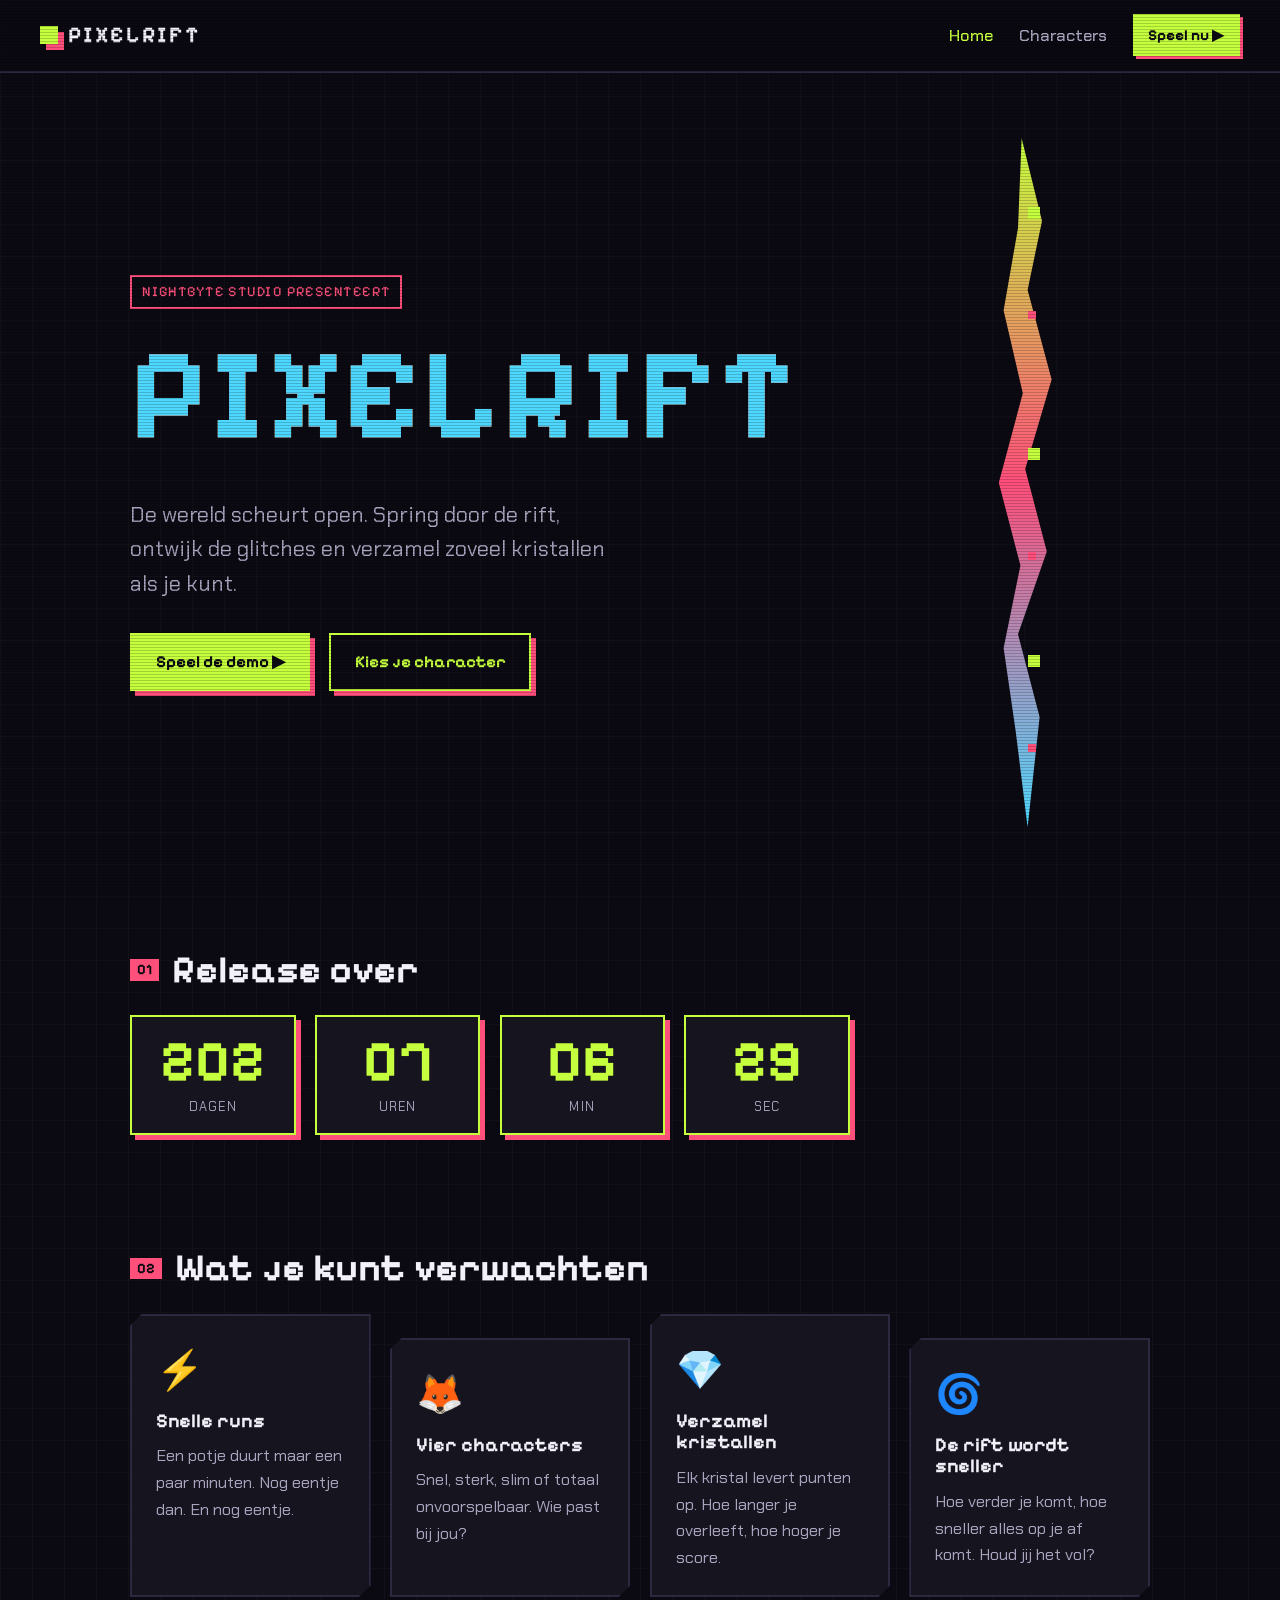
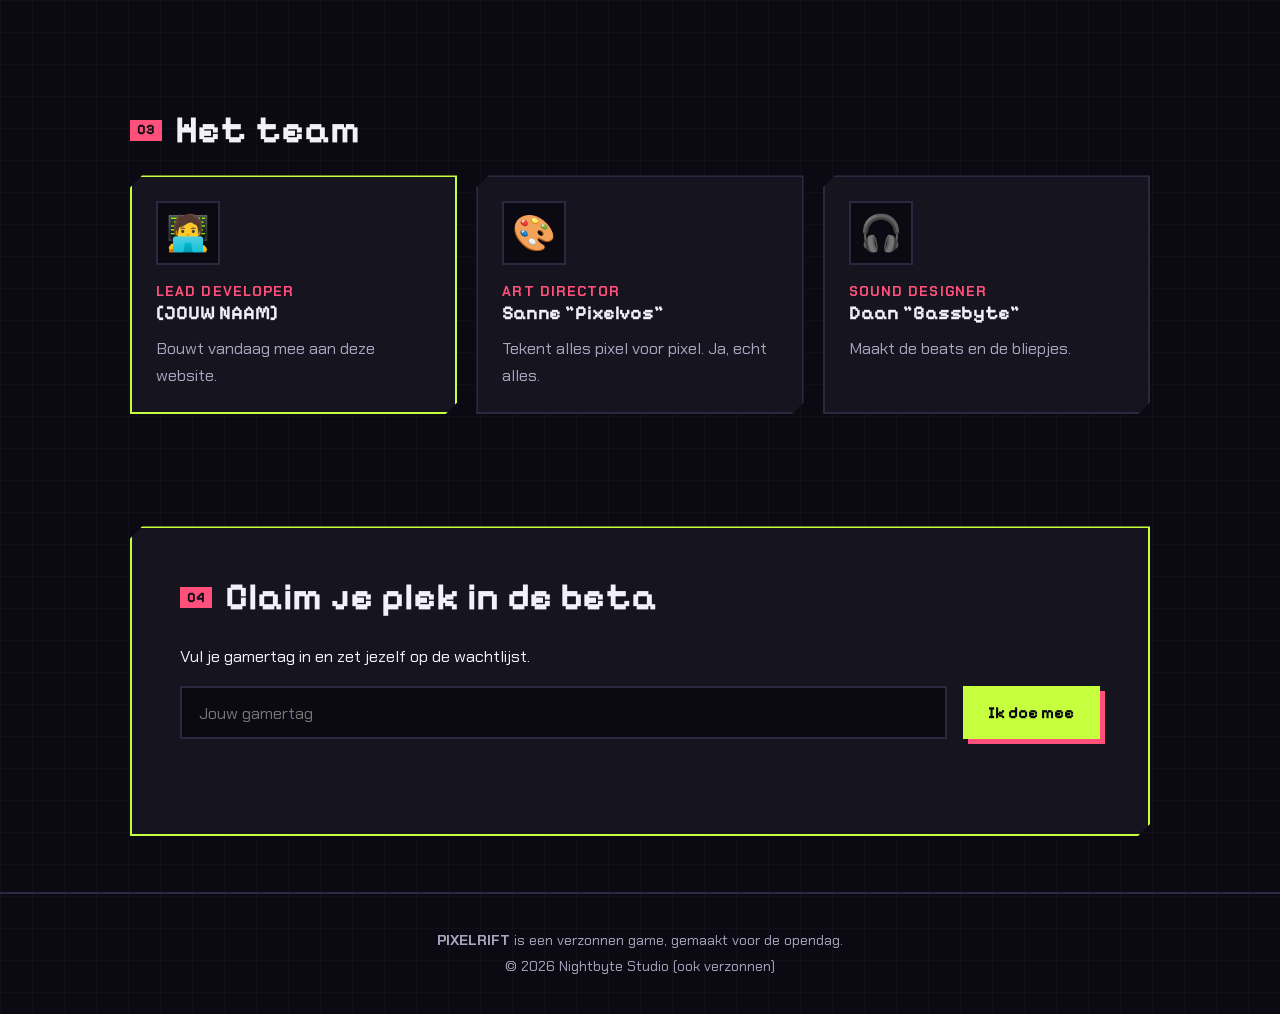
==== index.html @ 97ea8ac9 "Workshop-site PIXELRIFT voor de opendag Startwebsite voor de opendag-workshop van Software Developme" ====
<!DOCTYPE html>
<html lang="nl">
<head>
  <meta charset="UTF-8">
  <meta name="viewport" content="width=device-width, initial-scale=1.0">
  <title>PIXELRIFT | Nightbyte Studio</title>
  <meta name="description" content="PIXELRIFT: de nieuwe game van Nightbyte Studio. Spring door de rift!">
  <link rel="icon" href="img/favicon.svg" type="image/svg+xml">
  <!-- Lettertypes van Google Fonts (zonder internet valt de site terug op een standaardfont) -->
  <link rel="preconnect" href="https://fonts.googleapis.com">
  <link rel="preconnect" href="https://fonts.gstatic.com" crossorigin>
  <link href="https://fonts.googleapis.com/css2?family=Chakra+Petch:wght@400;500;700&family=Pixelify+Sans:wght@500;700&display=swap" rel="stylesheet">
  <link rel="stylesheet" href="css/style.css">
</head>
<body>

  <!-- ===== MENU (staat op elke pagina) ===== -->
  <header class="topbalk">
    <a class="logo" href="index.html"><span class="logo-blok"></span>PIXELRIFT</a>
    <button id="menu-knop" class="menu-knop" aria-label="Menu openen" aria-expanded="false">☰</button>
    <nav id="menu" class="menu">
      <a href="index.html" class="actief">Home</a>
      <a href="characters.html">Characters</a>
      <a href="play.html" class="knop knop-klein">Speel nu ▶</a>
    </nav>
  </header>

  <main>

    <!-- ===== HERO: het grote blok bovenaan ===== -->
    <section class="hero">
      <div class="hero-tekst">
        <p class="label">Nightbyte Studio presenteert</p>
        <!-- Let op: als je de titel verandert, verander dan ook data-tekst (voor het glitch-effect) -->
        <h1 class="glitch" data-tekst="PIXELRIFT">PIXELRIFT</h1>
        <p class="tagline">De wereld scheurt open. Spring door de rift, ontwijk de glitches en verzamel zoveel kristallen als je kunt.</p>
        <div class="knoppen">
          <a href="play.html" class="knop">Speel de demo ▶</a>
          <a href="characters.html" class="knop knop-rand">Kies je character</a>
        </div>
      </div>

      <!-- De scheur met losse pixels (alleen decoratie) -->
      <div class="rift" aria-hidden="true">
        <div class="rift-scheur"></div>
        <span class="pixel" style="--x: -60px; --y: 10%; --d: 0s"></span>
        <span class="pixel" style="--x: 50px; --y: 25%; --d: 1.2s"></span>
        <span class="pixel" style="--x: -30px; --y: 45%; --d: 0.6s"></span>
        <span class="pixel" style="--x: 70px; --y: 60%; --d: 2s"></span>
        <span class="pixel" style="--x: -80px; --y: 75%; --d: 1.6s"></span>
        <span class="pixel" style="--x: 20px; --y: 88%; --d: 0.3s"></span>
      </div>
    </section>

    <!-- ===== COUNTDOWN naar de release ===== -->
    <section class="sectie countdown-sectie">
      <h2><span class="nummer">01</span> Release over</h2>
      <!-- De datum staat bovenaan in js/main.js (RELEASE_DATUM) -->
      <div id="countdown" class="countdown">
        <div class="tijd-blok"><span id="dagen">00</span><small>dagen</small></div>
        <div class="tijd-blok"><span id="uren">00</span><small>uren</small></div>
        <div class="tijd-blok"><span id="minuten">00</span><small>min</small></div>
        <div class="tijd-blok"><span id="seconden">00</span><small>sec</small></div>
      </div>
    </section>

    <!-- ===== FEATURES: waarom de game vet is ===== -->
    <section class="sectie">
      <h2><span class="nummer">02</span> Wat je kunt verwachten</h2>
      <div class="features">
        <article class="kaart feature">
          <div class="feature-icoon">⚡</div>
          <h3>Snelle runs</h3>
          <p>Een potje duurt maar een paar minuten. Nog eentje dan. En nog eentje.</p>
        </article>
        <article class="kaart feature">
          <div class="feature-icoon">🦊</div>
          <h3>Vier characters</h3>
          <p>Snel, sterk, slim of totaal onvoorspelbaar. Wie past bij jou?</p>
        </article>
        <article class="kaart feature">
          <div class="feature-icoon">💎</div>
          <h3>Verzamel kristallen</h3>
          <p>Elk kristal levert punten op. Hoe langer je overleeft, hoe hoger je score.</p>
        </article>
        <article class="kaart feature">
          <div class="feature-icoon">🌀</div>
          <h3>De rift wordt sneller</h3>
          <p>Hoe verder je komt, hoe sneller alles op je af komt. Houd jij het vol?</p>
        </article>
      </div>
    </section>

    <!-- ===== HET TEAM ===== -->
    <section class="sectie">
      <h2><span class="nummer">03</span> Het team</h2>
      <div class="team">
        <article class="kaart teamlid teamlid-jij">
          <div class="avatar">🧑‍💻</div>
          <p class="rol">Lead developer</p>
          <h3>[JOUW NAAM]</h3>
          <p>Bouwt vandaag mee aan deze website.</p>
        </article>
        <article class="kaart teamlid">
          <div class="avatar">🎨</div>
          <p class="rol">Art director</p>
          <h3>Sanne "Pixelvos"</h3>
          <p>Tekent alles pixel voor pixel. Ja, echt alles.</p>
        </article>
        <article class="kaart teamlid">
          <div class="avatar">🎧</div>
          <p class="rol">Sound designer</p>
          <h3>Daan "Bassbyte"</h3>
          <p>Maakt de beats en de bliepjes.</p>
        </article>
      </div>
    </section>

    <!-- ===== WACHTLIJST (stuurt niets op, laat alleen een bericht zien) ===== -->
    <section class="sectie wachtlijst">
      <div class="kaart wachtlijst-kaart">
        <h2><span class="nummer">04</span> Claim je plek in de beta</h2>
        <p>Vul je gamertag in en zet jezelf op de wachtlijst.</p>
        <form id="wachtlijst-form" class="wachtlijst-form">
          <label for="gamertag" class="verborgen">Gamertag</label>
          <input id="gamertag" type="text" placeholder="Jouw gamertag" maxlength="20" required autocomplete="off">
          <button type="submit" class="knop">Ik doe mee</button>
        </form>
        <p id="wachtlijst-bericht" class="wachtlijst-bericht" aria-live="polite"></p>
      </div>
    </section>

  </main>

  <!-- ===== FOOTER ===== -->
  <footer class="footer">
    <p><strong>PIXELRIFT</strong> is een verzonnen game, gemaakt voor de opendag.</p>
    <p>© 2026 Nightbyte Studio (ook verzonnen)</p>
  </footer>

  <script src="js/main.js"></script>
</body>
</html>
---- css/style.css ----
/* =========================================================
   PIXELRIFT — stylesheet voor alle pagina's
   Tip: de kleuren en lettertypes staan hieronder bij :root.
   Pas je daar iets aan, dan verandert het op de hele site.
   ========================================================= */

/* === KLEUREN EN LETTERTYPES === */
:root {
  --kleur-achtergrond: #0b0a12;   /* achtergrond van de pagina */
  --kleur-vlak: #16141f;          /* achtergrond van kaarten */
  --kleur-rand: #2c2840;          /* randjes en lijnen */
  --kleur-tekst: #f2f0f8;         /* gewone tekst */
  --kleur-tekst-zacht: #aaa4bf;   /* minder belangrijke tekst */
  --kleur-accent: #c6ff3d;        /* HOOFDKLEUR: knoppen, titels, highlights */
  --kleur-accent-2: #ff4f7b;      /* tweede kleur: de rift, schaduwen */
  --kleur-accent-3: #4fd8ff;      /* derde kleur: glitch-effect */

  --font-titel: "Pixelify Sans", "Courier New", monospace;
  --font-tekst: "Chakra Petch", "Segoe UI", sans-serif;

  --breedte: 1100px;              /* maximale breedte van de inhoud */
}

/* === BASIS === */
* {
  box-sizing: border-box;
}

html {
  scroll-behavior: smooth;
}

body {
  margin: 0;
  min-height: 100vh;
  display: flex;
  flex-direction: column;
  background-color: var(--kleur-achtergrond);
  /* Pixelraster op de achtergrond */
  background-image:
    linear-gradient(rgba(255, 255, 255, 0.025) 1px, transparent 1px),
    linear-gradient(90deg, rgba(255, 255, 255, 0.025) 1px, transparent 1px);
  background-size: 32px 32px;
  color: var(--kleur-tekst);
  font-family: var(--font-tekst);
  font-size: 1.05rem;
  line-height: 1.6;
  overflow-x: hidden;
}

/* CRT-scanlines over de hele pagina (zoals een oud arcadescherm) */
body::after {
  content: "";
  position: fixed;
  inset: 0;
  pointer-events: none;
  background: repeating-linear-gradient(transparent 0 2px, rgba(0, 0, 0, 0.18) 2px 3px);
  z-index: 100;
}

main {
  flex: 1;
}

h1, h2, h3 {
  font-family: var(--font-titel);
  line-height: 1.1;
  margin: 0 0 0.5em;
}

a {
  color: var(--kleur-accent);
}

/* Verbergt iets op het scherm, maar schermlezers lezen het wel voor */
.verborgen {
  position: absolute;
  width: 1px;
  height: 1px;
  overflow: hidden;
  clip: rect(0 0 0 0);
}

/* === KNOPPEN === */
.knop {
  display: inline-block;
  padding: 0.8em 1.4em;
  background: var(--kleur-accent);
  color: var(--kleur-achtergrond);
  font-family: var(--font-titel);
  font-size: 1.05rem;
  font-weight: 700;
  text-decoration: none;
  border: 2px solid var(--kleur-accent);
  box-shadow: 5px 5px 0 var(--kleur-accent-2);
  cursor: pointer;
  transition: transform 0.12s, box-shadow 0.12s;
}

.knop:hover {
  transform: translate(-2px, -2px);
  box-shadow: 7px 7px 0 var(--kleur-accent-2);
}

.knop:active {
  transform: translate(3px, 3px);
  box-shadow: 2px 2px 0 var(--kleur-accent-2);
}

.knop-rand {
  background: transparent;
  color: var(--kleur-accent);
}

.knop-klein {
  padding: 0.45em 0.9em;
  font-size: 0.95rem;
  box-shadow: 3px 3px 0 var(--kleur-accent-2);
}

/* === MENU (TOPBALK) === */
.topbalk {
  position: sticky;
  top: 0;
  z-index: 50;
  display: flex;
  align-items: center;
  justify-content: space-between;
  gap: 1rem;
  padding: 0.9rem clamp(1rem, 4vw, 2.5rem);
  background: color-mix(in srgb, var(--kleur-achtergrond) 85%, transparent);
  backdrop-filter: blur(8px);
  border-bottom: 2px solid var(--kleur-rand);
}

.logo {
  display: flex;
  align-items: center;
  gap: 0.6rem;
  color: var(--kleur-tekst);
  font-family: var(--font-titel);
  font-size: 1.4rem;
  font-weight: 700;
  letter-spacing: 0.08em;
  text-decoration: none;
}

/* Klein pixel-blokje voor het logo */
.logo-blok {
  width: 18px;
  height: 18px;
  background: var(--kleur-accent);
  box-shadow: 6px 6px 0 var(--kleur-accent-2);
}

.menu {
  display: flex;
  align-items: center;
  gap: 1.6rem;
}

.menu a:not(.knop) {
  color: var(--kleur-tekst-zacht);
  font-weight: 500;
  text-decoration: none;
}

.menu a:not(.knop):hover,
.menu a.actief {
  color: var(--kleur-accent);
}

.menu-knop {
  display: none;
  background: none;
  border: 2px solid var(--kleur-rand);
  color: var(--kleur-tekst);
  font-size: 1.4rem;
  width: 44px;
  height: 44px;
  cursor: pointer;
}

/* === HERO === */
.hero {
  position: relative;
  display: flex;
  align-items: center;
  min-height: calc(100vh - 80px);
  max-width: var(--breedte);
  margin: 0 auto;
  padding: 4rem clamp(1rem, 4vw, 2.5rem);
  overflow-x: clip; /* de rift mag niet buiten het scherm steken */
}

.hero-tekst {
  position: relative;
  z-index: 2;
  max-width: 640px;
}

.label {
  display: inline-block;
  margin: 0 0 1rem;
  padding: 0.25em 0.7em;
  border: 2px solid var(--kleur-accent-2);
  color: var(--kleur-accent-2);
  font-family: var(--font-titel);
  font-size: 0.9rem;
  letter-spacing: 0.1em;
  text-transform: uppercase;
}

.hero h1 {
  font-size: clamp(3.2rem, 13vw, 8rem);
  letter-spacing: 0.02em;
  color: var(--kleur-accent);
  margin-bottom: 0.25em;
}

.tagline {
  max-width: 34ch;
  font-size: clamp(1.1rem, 2.5vw, 1.35rem);
  color: var(--kleur-tekst-zacht);
  margin: 0 0 2rem;
}

.knoppen {
  display: flex;
  flex-wrap: wrap;
  gap: 1.2rem;
}

/* Hero-elementen komen één voor één binnen bij het laden */
.hero-tekst > * {
  animation: binnenkomen 0.6s both;
}
.hero-tekst > *:nth-child(2) { animation-delay: 0.1s; }
.hero-tekst > *:nth-child(3) { animation-delay: 0.25s; }
.hero-tekst > *:nth-child(4) { animation-delay: 0.4s; }

@keyframes binnenkomen {
  from { opacity: 0; transform: translateY(20px); }
  to   { opacity: 1; transform: none; }
}

/* === GLITCH-EFFECT op de titel === */
.glitch {
  position: relative;
}

.glitch::before,
.glitch::after {
  content: attr(data-tekst);
  position: absolute;
  inset: 0;
}

.glitch::before {
  color: var(--kleur-accent-2);
  animation: glitch-1 3s infinite steps(1);
}

.glitch::after {
  color: var(--kleur-accent-3);
  animation: glitch-2 3s infinite steps(1);
}

@keyframes glitch-1 {
  0%, 86%, 100% { clip-path: inset(100% 0 0 0); transform: none; }
  88% { clip-path: inset(10% 0 60% 0); transform: translate(-6px, 0); }
  91% { clip-path: inset(55% 0 20% 0); transform: translate(5px, 0); }
  94% { clip-path: inset(30% 0 45% 0); transform: translate(-3px, 0); }
}

@keyframes glitch-2 {
  0%, 87%, 100% { clip-path: inset(100% 0 0 0); transform: none; }
  89% { clip-path: inset(70% 0 5% 0); transform: translate(6px, 0); }
  92% { clip-path: inset(15% 0 70% 0); transform: translate(-5px, 0); }
  95% { clip-path: inset(40% 0 40% 0); transform: translate(3px, 0); }
}

/* === DE RIFT (de scheur naast de titel) === */
.rift {
  position: absolute;
  top: 8%;
  right: clamp(1rem, 8vw, 7rem);
  width: 120px;
  height: 84%;
  z-index: 1;
}

.rift-scheur {
  width: 100%;
  height: 100%;
  background: linear-gradient(180deg, var(--kleur-accent), var(--kleur-accent-2) 50%, var(--kleur-accent-3));
  clip-path: polygon(45% 0, 62% 12%, 50% 22%, 70% 35%, 48% 48%, 66% 60%, 42% 72%, 60% 84%, 50% 100%, 40% 86%, 30% 74%, 44% 62%, 26% 50%, 46% 37%, 30% 25%, 42% 13%);
  filter: drop-shadow(0 0 18px var(--kleur-accent-2));
  animation: rift-puls 2.4s ease-in-out infinite;
}

@keyframes rift-puls {
  0%, 100% { opacity: 0.85; transform: scaleX(1); }
  50%      { opacity: 1;    transform: scaleX(1.25); }
}

/* Pixels die uit de rift ontsnappen */
.pixel {
  position: absolute;
  left: 50%;
  top: var(--y);
  width: 12px;
  height: 12px;
  background: var(--kleur-accent);
  animation: pixel-vlucht 3.5s var(--d) ease-out infinite;
}

.pixel:nth-of-type(even) {
  background: var(--kleur-accent-2);
  width: 8px;
  height: 8px;
}

@keyframes pixel-vlucht {
  0%   { opacity: 0; transform: translate(0, 0); }
  20%  { opacity: 1; }
  100% { opacity: 0; transform: translate(var(--x), -40px) rotate(90deg); }
}

/* === SECTIES (algemeen) === */
.sectie {
  max-width: var(--breedte);
  margin: 0 auto;
  padding: 3.5rem clamp(1rem, 4vw, 2.5rem);
}

.sectie h2 {
  display: flex;
  align-items: center;
  gap: 0.8rem;
  font-size: clamp(1.7rem, 4vw, 2.4rem);
  margin-bottom: 1.5rem;
}

.nummer {
  font-size: 0.9rem;
  padding: 0.2em 0.5em;
  background: var(--kleur-accent-2);
  color: var(--kleur-achtergrond);
}

/* Kaart met afgeknipte pixelhoeken */
.kaart {
  background: var(--kleur-vlak);
  border: 2px solid var(--kleur-rand);
  padding: 1.5rem;
  clip-path: polygon(12px 0, 100% 0, 100% calc(100% - 12px), calc(100% - 12px) 100%, 0 100%, 0 12px);
}

/* === COUNTDOWN === */
.countdown {
  display: grid;
  grid-template-columns: repeat(4, 1fr);
  gap: clamp(0.5rem, 2vw, 1.2rem);
  max-width: 720px;
}

.tijd-blok {
  display: flex;
  flex-direction: column;
  align-items: center;
  padding: 1rem 0.5rem;
  background: var(--kleur-vlak);
  border: 2px solid var(--kleur-accent);
  box-shadow: 5px 5px 0 var(--kleur-accent-2);
}

.tijd-blok span {
  font-family: var(--font-titel);
  font-size: clamp(2rem, 7vw, 3.6rem);
  font-weight: 700;
  line-height: 1;
  color: var(--kleur-accent);
}

.tijd-blok small {
  margin-top: 0.4rem;
  color: var(--kleur-tekst-zacht);
  text-transform: uppercase;
  letter-spacing: 0.1em;
  font-size: 0.8rem;
}

/* === FEATURES === */
.features {
  display: grid;
  grid-template-columns: repeat(auto-fit, minmax(230px, 1fr));
  gap: 1.2rem;
}

.feature {
  transition: transform 0.2s, border-color 0.2s;
}

.feature:hover {
  transform: translateY(-6px);
  border-color: var(--kleur-accent);
}

/* Elke tweede kaart staat iets lager: geeft een speels ritme */
.feature:nth-child(even) {
  margin-top: 1.5rem;
}

.feature-icoon {
  font-size: 2.4rem;
  margin-bottom: 0.6rem;
}

.feature p,
.teamlid p {
  margin: 0;
  color: var(--kleur-tekst-zacht);
}

/* === TEAM === */
.team {
  display: grid;
  grid-template-columns: repeat(auto-fit, minmax(240px, 1fr));
  gap: 1.2rem;
}

.avatar {
  display: grid;
  place-items: center;
  width: 64px;
  height: 64px;
  margin-bottom: 1rem;
  font-size: 2.2rem;
  background: var(--kleur-achtergrond);
  border: 2px solid var(--kleur-rand);
}

.rol {
  color: var(--kleur-accent-2) !important;
  font-weight: 700;
  text-transform: uppercase;
  letter-spacing: 0.08em;
  font-size: 0.85rem;
}

.teamlid-jij {
  border-color: var(--kleur-accent);
}

/* === WACHTLIJST === */
.wachtlijst-kaart {
  padding: clamp(1.5rem, 4vw, 3rem);
  border-color: var(--kleur-accent);
}

.wachtlijst-form {
  display: flex;
  flex-wrap: wrap;
  gap: 1rem;
  margin-top: 1rem;
}

.wachtlijst-form input {
  flex: 1 1 220px;
  padding: 0.8em 1em;
  background: var(--kleur-achtergrond);
  border: 2px solid var(--kleur-rand);
  color: var(--kleur-tekst);
  font-family: var(--font-tekst);
  font-size: 1.05rem;
}

.wachtlijst-form input:focus {
  outline: none;
  border-color: var(--kleur-accent);
}

.wachtlijst-bericht {
  min-height: 1.6em;
  margin: 1rem 0 0;
  color: var(--kleur-accent);
  font-family: var(--font-titel);
  font-size: 1.2rem;
}

/* === KOP VAN EEN PAGINA (characters, game) === */
.pagina-kop {
  padding-bottom: 0;
}

.pagina-kop h1 {
  font-size: clamp(2.6rem, 8vw, 4.5rem);
  color: var(--kleur-accent);
}

.pagina-kop .tagline {
  margin-bottom: 0;
}

/* === CHARACTERS === */
.character-lijst {
  display: grid;
  grid-template-columns: repeat(auto-fit, minmax(240px, 1fr));
  gap: 1.2rem;
}

.character-kaart {
  display: flex;
  flex-direction: column;
  border-top: 6px solid var(--character-kleur);
  transition: transform 0.2s;
}

.character-kaart:hover {
  transform: translateY(-6px);
}

/* Het gekozen character licht op */
.character-kaart.gekozen {
  border-color: var(--character-kleur);
  background: linear-gradient(180deg, color-mix(in srgb, var(--character-kleur) 18%, var(--kleur-vlak)), var(--kleur-vlak));
}

.character-avatar {
  display: grid;
  place-items: center;
  width: 96px;
  height: 96px;
  margin-bottom: 1rem;
  font-size: 3.4rem;
  background: var(--kleur-achtergrond);
  border: 2px solid var(--character-kleur);
  box-shadow: 5px 5px 0 var(--character-kleur);
}

.character-kaart h3 {
  font-size: 1.8rem;
  margin-bottom: 0.3rem;
}

.character-kaart .rol {
  margin: 0 0 0.3rem;
  color: var(--character-kleur) !important;
}

.quote {
  flex: 1;
  margin: 0 0 1rem;
  color: var(--kleur-tekst-zacht);
  font-style: italic;
}

.stat {
  display: grid;
  grid-template-columns: 80px 1fr;
  align-items: center;
  gap: 0.6rem;
  margin-bottom: 0.4rem;
  font-size: 0.85rem;
  text-transform: uppercase;
  letter-spacing: 0.05em;
  color: var(--kleur-tekst-zacht);
}

.stat-balk {
  height: 10px;
  background: var(--kleur-achtergrond);
  border: 1px solid var(--kleur-rand);
}

.stat-balk div {
  height: 100%;
  background: var(--character-kleur);
}

.kies-knop {
  align-self: flex-start;
  margin-top: 1rem;
}

.naar-game {
  margin-top: 2.5rem;
}

/* === GAME-PAGINA === */
[hidden] {
  display: none !important;
}

.spel-layout {
  display: grid;
  grid-template-columns: auto 280px;
  justify-content: center;
  align-items: start;
  gap: 2rem;
}

.spel-kolom {
  /* Het spel is nooit breder dan 480px en past altijd op het scherm */
  width: min(100%, 480px, calc((100vh - 200px) * 0.75));
  justify-self: center;
}

.scorebord {
  display: flex;
  justify-content: space-between;
  align-items: center;
  gap: 0.8rem;
  margin-bottom: 0.6rem;
  font-family: var(--font-titel);
  font-size: clamp(1rem, 4vw, 1.3rem);
}

.geluid-knop {
  width: 40px;
  height: 40px;
  flex-shrink: 0;
  background: var(--kleur-vlak);
  border: 2px solid var(--kleur-rand);
  font-size: 1.1rem;
  cursor: pointer;
}

.geluid-knop:hover {
  border-color: var(--kleur-accent);
}

.scorebord strong {
  color: var(--kleur-accent);
}

.spel-scherm {
  position: relative;
  border: 3px solid var(--kleur-accent);
  box-shadow: 8px 8px 0 var(--kleur-accent-2);
}

.spel-scherm canvas {
  display: block;
  width: 100%;
  height: auto;
  aspect-ratio: 3 / 4;
}

/* Start- en game over-scherm liggen over het spel heen */
.spel-overlay {
  position: absolute;
  inset: 0;
  display: flex;
  flex-direction: column;
  align-items: center;
  justify-content: center;
  gap: 0.8rem;
  padding: 1rem;
  text-align: center;
  background: color-mix(in srgb, var(--kleur-achtergrond) 82%, transparent);
}

.spel-overlay h1,
.spel-overlay h2 {
  margin: 0;
  font-size: clamp(2rem, 9vw, 3.4rem);
  color: var(--kleur-accent);
}

.spel-overlay p {
  margin: 0;
}

.eind-score {
  font-family: var(--font-titel);
  font-size: 1.6rem;
}

.klein {
  color: var(--kleur-tekst-zacht);
  font-size: 0.9rem;
}

.touch-knoppen {
  display: none;
  justify-content: space-between;
  gap: 1rem;
  margin-top: 1.2rem;
}

.touch-knop {
  flex: 1;
  font-size: 1.6rem;
  padding: 0.5em;
  touch-action: none;   /* geen zoom of scroll als je de knop ingedrukt houdt */
  user-select: none;
}

.spel-uitleg {
  display: flex;
  flex-direction: column;
  gap: 1.2rem;
}

.spel-uitleg ul {
  margin: 0;
  padding-left: 1.1rem;
  color: var(--kleur-tekst-zacht);
}

.spel-uitleg li {
  margin-bottom: 0.4rem;
}

kbd {
  display: inline-block;
  padding: 0 0.4em;
  border: 2px solid var(--kleur-rand);
  border-bottom-width: 4px;
  background: var(--kleur-achtergrond);
  color: var(--kleur-tekst);
  font-family: var(--font-titel);
  font-size: 0.85rem;
}

.dev-notitie {
  border-color: var(--kleur-accent-2);
}

.dev-notitie p {
  margin: 0;
  color: var(--kleur-tekst-zacht);
}

code {
  color: var(--kleur-accent);
  font-size: 0.95em;
}

@media (max-width: 900px) {
  .spel-layout {
    grid-template-columns: 1fr;
  }
}

/* Op telefoons en tablets: knoppen onder het spel */
@media (max-width: 700px), (pointer: coarse) {
  .touch-knoppen {
    display: flex;
  }

  .spel-kolom {
    width: min(100%, 480px);
  }
}

/* === FOOTER === */
.footer {
  padding: 2rem clamp(1rem, 4vw, 2.5rem);
  border-top: 2px solid var(--kleur-rand);
  color: var(--kleur-tekst-zacht);
  text-align: center;
  font-size: 0.9rem;
}

.footer p {
  margin: 0.2rem 0;
}

/* === MOBIEL (schermen smaller dan 700px) === */
@media (max-width: 700px) {
  .menu-knop {
    display: block;
  }

  /* Menu is dicht, tot je op de menuknop drukt */
  .menu {
    display: none;
    position: absolute;
    top: 100%;
    left: 0;
    right: 0;
    flex-direction: column;
    align-items: flex-start;
    gap: 1rem;
    padding: 1.2rem;
    background: var(--kleur-achtergrond);
    border-bottom: 2px solid var(--kleur-rand);
  }

  .menu.open {
    display: flex;
  }

  .hero {
    min-height: auto;
    padding-top: 3rem;
  }

  .rift {
    right: 0;
    width: 70px;
    opacity: 0.6;
  }

  .feature:nth-child(even) {
    margin-top: 0;
  }

  .tijd-blok {
    box-shadow: 3px 3px 0 var(--kleur-accent-2);
  }
}

/* Voor mensen die liever geen bewegende dingen zien */
@media (prefers-reduced-motion: reduce) {
  *,
  *::before,
  *::after {
    animation: none !important;
    transition: none !important;
  }
}
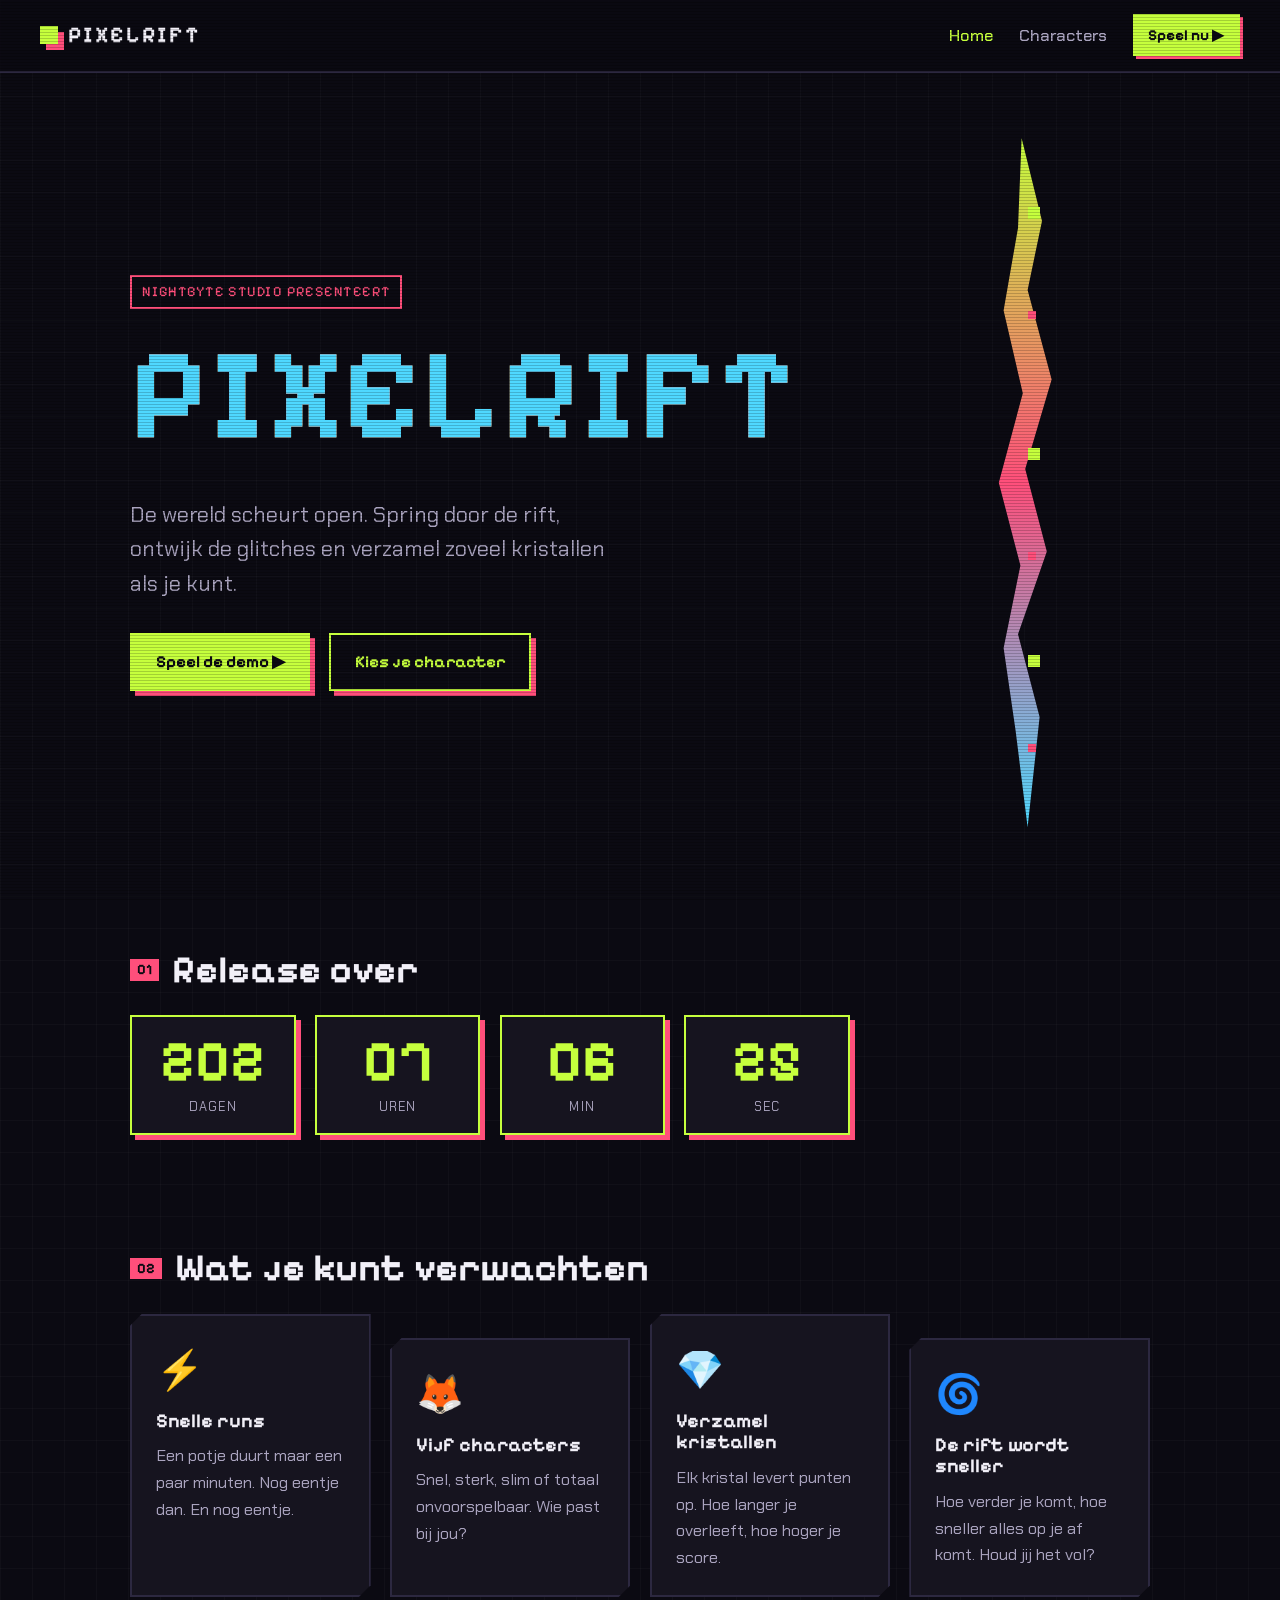
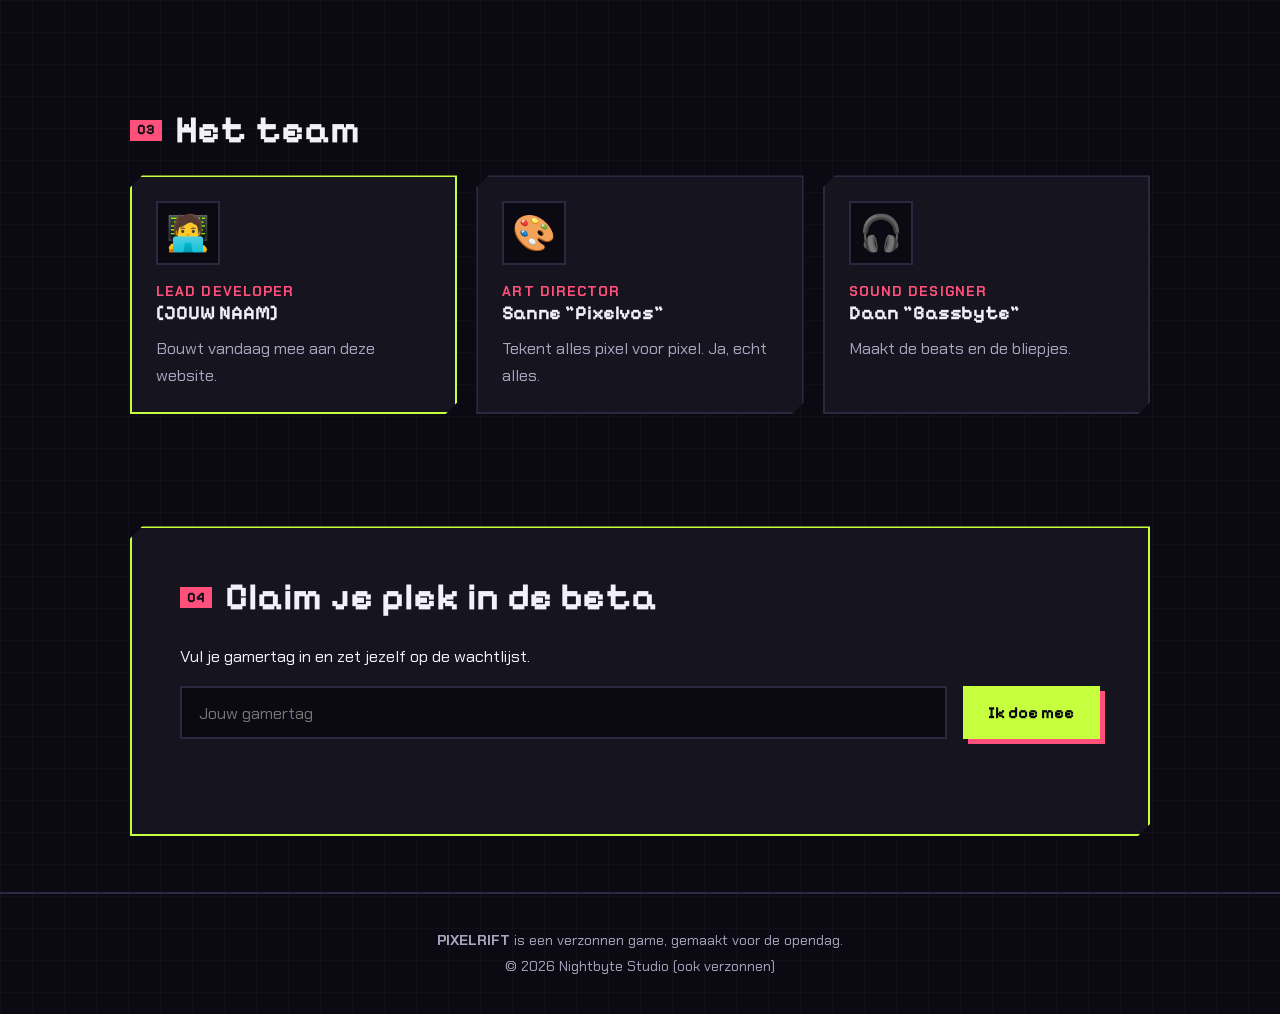
==== commit 0023c523: "Mr. Shades: nieuw standaard-character met pixel-foto - img/mr-shades.jpg (256x256) als avatar op de " ====
--- a/index.html
+++ b/index.html
@@ -75,7 +75,7 @@
         </article>
         <article class="kaart feature">
           <div class="feature-icoon">🦊</div>
-          <h3>Vier characters</h3>
+          <h3>Vijf characters</h3>
           <p>Snel, sterk, slim of totaal onvoorspelbaar. Wie past bij jou?</p>
         </article>
         <article class="kaart feature">
--- a/css/style.css
+++ b/css/style.css
@@ -539,6 +539,12 @@
   box-shadow: 5px 5px 0 var(--character-kleur);
 }
 
+.character-avatar img {
+  width: 100%;
+  height: 100%;
+  object-fit: cover;
+}
+
 .character-kaart h3 {
   font-size: 1.8rem;
   margin-bottom: 0.3rem;
